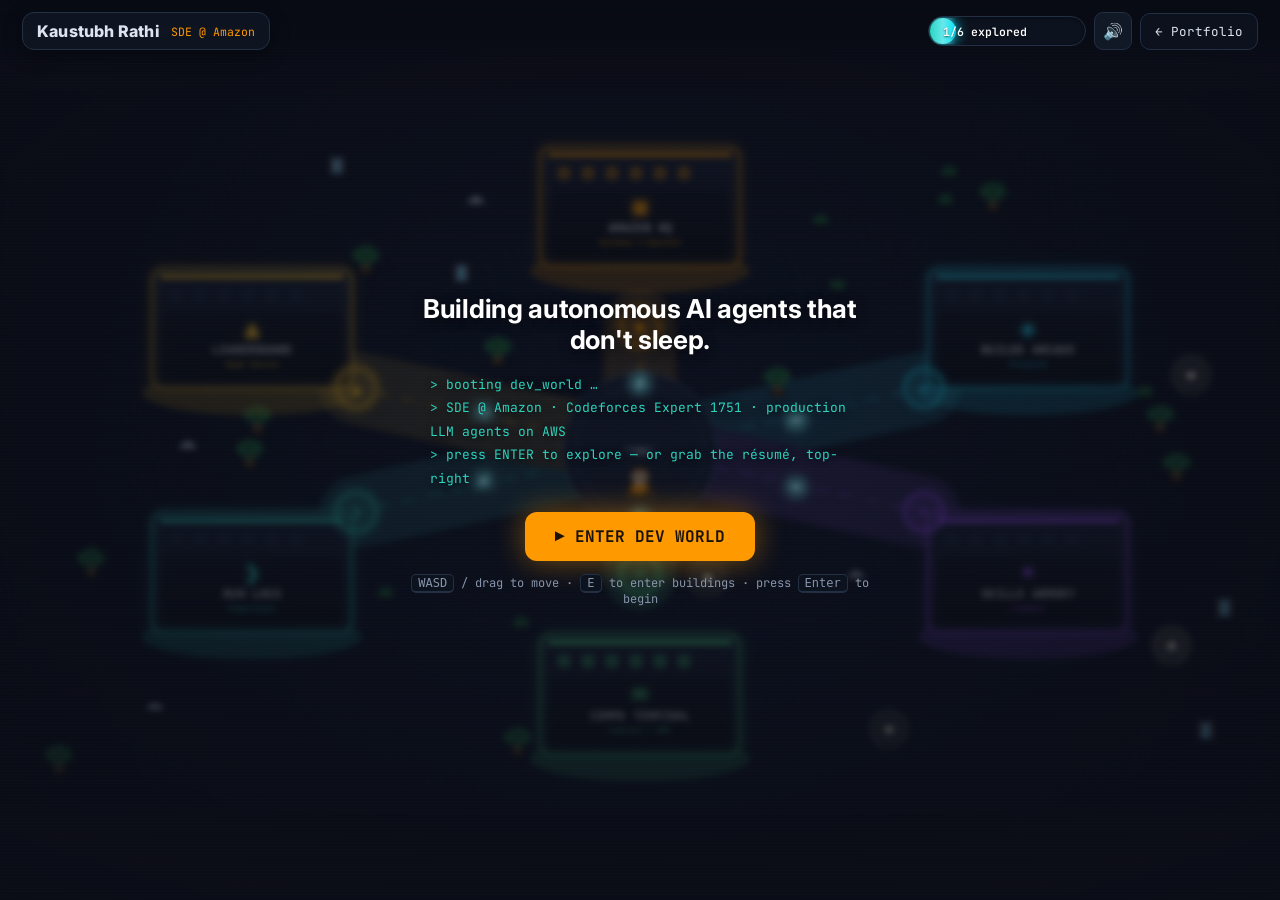
==== world/index.html @ 5fc8e64a "Portfolio Website" ====
<!DOCTYPE html>
<html lang="en">
<head>
  <meta charset="utf-8" />
  <!-- viewport-fit=cover for notches; pinch-zoom NOT blocked (WCAG 1.4.4) -->
  <meta name="viewport" content="width=device-width, initial-scale=1, viewport-fit=cover" />
  <title>Kaustubh Rathi — SDE @ Amazon | GenAI &amp; Distributed Systems</title>
  <!-- inline SVG favicon (no extra file; kills the 404) -->
  <link rel="icon" href="data:image/svg+xml,%3Csvg xmlns='http://www.w3.org/2000/svg' viewBox='0 0 32 32'%3E%3Crect width='32' height='32' rx='7' fill='%230B0D17'/%3E%3Ccircle cx='16' cy='16' r='7' fill='%23FF9900'/%3E%3C/svg%3E" />
  <!-- Identity-first meta so shared links (LinkedIn/WhatsApp/ATS) show a candidate, not a "game" -->
  <meta name="description" content="Kaustubh Rathi — Amazon SDE building production LLM agents on AWS. Codeforces Expert (1751), LeetCode Knight, IIIT Allahabad 2026. Explore an interactive portfolio." />
  <meta name="author" content="Kaustubh Rathi" />
  <meta property="og:type" content="website" />
  <meta property="og:title" content="Kaustubh Rathi — SDE @ Amazon" />
  <meta property="og:description" content="Builds production LLM agents on AWS · Codeforces Expert 1751 · LeetCode Knight · IIIT Allahabad 2026. Interactive playable portfolio." />
  <meta property="og:url" content="https://kaustubh-rathi.github.io/world/" />
  <meta property="og:image" content="https://kaustubh-rathi.github.io/shared/assets/og-card.png" />
  <meta name="twitter:card" content="summary_large_image" />
  <meta name="twitter:title" content="Kaustubh Rathi — SDE @ Amazon" />
  <meta name="twitter:description" content="Production LLM agents on AWS · Codeforces Expert 1751 · LeetCode Knight." />
  <meta name="twitter:image" content="https://kaustubh-rathi.github.io/shared/assets/og-card.png" />
  <link rel="preconnect" href="https://fonts.googleapis.com" />
  <link rel="preconnect" href="https://fonts.gstatic.com" crossorigin />
  <link href="https://fonts.googleapis.com/css2?family=Inter:wght@400;600;700;800&family=JetBrains+Mono:wght@400;600;700&display=swap" rel="stylesheet" />
  <link rel="stylesheet" href="style.css?v=2" />
</head>
<body>
  <!-- In-play HUD: identity + progress + mute + a quiet way back to the main site. -->
  <header class="hud">
    <div class="hud-l">
      <b id="hudName">—</b>
      <span class="hud-role" id="hudRole">—</span>
    </div>
    <div class="hud-r">
      <div class="progress" title="Sections explored"><i id="progressFill"></i><span id="progressTxt">1/6 explored</span></div>
      <button class="icon-btn" id="muteBtn" aria-pressed="false" title="Sound on/off">🔊</button>
      <a class="btn ghost" id="backLink" href="../index.html">← Portfolio</a>
    </div>
  </header>

  <!-- Static JS-free fallback so a deep-linked visitor on a dead/JS-off browser is never stuck -->
  <noscript><div class="nojs-fallback"><b>Kaustubh Rathi — SDE @ Amazon.</b> <a href="../shared/assets/resume-sde.pdf">↓ Résumé (PDF)</a> · <a href="../index.html">Portfolio →</a></div></noscript>

  <!-- Game canvas -->
  <canvas id="game" aria-label="Playable portfolio world. Use the Portfolio link in the top bar to return to the main site."></canvas>

  <!-- GLASS launch overlay — floats over the LIVING world. Leads with tagline +
       a self-typing terminal (facts are real text, instantly present), then ONE
       enter + one-line controls. Identity/résumé live in the always-visible HUD
       behind this glass (overlay does NOT block the HUD — see .boot pointer rules). -->
  <div class="boot" id="boot">
    <div class="boot-inner">
      <p class="boot-tagline" id="bootTagline">Building autonomous AI agents that don't sleep.</p>
      <pre class="boot-term" id="bootTerm" aria-label="intro"></pre>
      <button class="boot-enter" id="bootEnter">▶ ENTER DEV WORLD</button>
      <p class="boot-hint"><kbd>WASD</kbd> / drag to move · <kbd>E</kbd> to enter buildings · press <kbd>Enter</kbd> to begin</p>
    </div>
  </div>

  <!-- On-screen controls (mobile / click) -->
  <div class="pad" aria-hidden="true">
    <button class="pad-btn up" data-dir="up">▲</button>
    <button class="pad-btn left" data-dir="left">◀</button>
    <button class="pad-btn right" data-dir="right">▶</button>
    <button class="pad-btn down" data-dir="down">▼</button>
  </div>
  <button class="action-btn" id="btnAction" aria-label="Interact">⚡<small>enter</small></button>

  <!-- Toasts -->
  <div class="toasts" id="toasts" aria-live="polite"></div>

  <!-- Mini-game overlay -->
  <div class="mg" id="mgRoot" role="dialog" aria-modal="true" aria-hidden="true" aria-label="Mini-game">
    <div class="mg-card">
      <div class="mg-head">
        <div><h3 id="mgTitle"></h3><p id="mgBlurb"></p></div>
        <span class="mg-score" id="mgScore"></span>
      </div>
      <div class="mg-bar"><i id="mgTimer"></i></div>
      <div class="mg-stage">
        <canvas id="mgCanvas"></canvas>
        <!-- START gate: choose to play, or skip straight to content -->
        <div class="mg-overlay" id="mgStart">
          <div class="mg-ov-card">
            <h3 id="mgStartTitle">Mini-game</h3>
            <p id="mgStartHint"></p>
            <p class="mg-ov-note">Beat it to unlock the room — or skip straight to the content.</p>
            <div class="mg-ov-btns">
              <button class="mg-play" id="mgStartPlay">▶ PLAY</button>
              <button class="mg-skip2" id="mgStartSkip">Skip game — reveal room</button>
            </div>
          </div>
        </div>
        <!-- RESULT (lose/time-up): retry or skip. Content does NOT auto-reveal here. -->
        <div class="mg-overlay" id="mgResult">
          <div class="mg-ov-card">
            <h3 id="mgResultMsg">Try again?</h3>
            <p class="mg-ov-note">No pressure — you can retry, or skip to the content.</p>
            <div class="mg-ov-btns">
              <button class="mg-play" id="mgRetry">▶ RETRY</button>
              <button class="mg-skip2" id="mgResultSkip">Skip game — reveal room</button>
            </div>
          </div>
        </div>
      </div>
    </div>
  </div>

  <!-- Content modal -->
  <div class="modal" id="modal" role="dialog" aria-modal="true" aria-hidden="true" aria-labelledby="modalTitle">
    <div class="modal-card">
      <div class="modal-head"><h2 id="modalTitle"></h2><button class="modal-close" id="modalClose" aria-label="Close">✕</button></div>
      <div class="modal-body" id="modalBody"></div>
    </div>
  </div>

  <!-- config.js = the ONE file to edit. Everything reads from it. -->
  <script src="../config.js"></script>
  <script src="../shared/fx.js"></script>
  <script src="../shared/sprites.js"></script>
  <script src="game.js"></script>
  <script src="minigame.js"></script>
  <script src="panels.js"></script>
</body>
</html>
---- world/style.css ----
/* =============================================================================
 * Dev World — playable portfolio styles. Canvas is full-bleed; HUD + controls
 * + modal + chatbot float on top. Dark neon to match the other themes.
 * ============================================================================= */
/* NOTE on theming: the game's CANVAS reads colors from config.theme (JS); this
   :root block is the DOM-chrome's own palette. They are intentionally tuned
   separately and a few values differ on purpose (e.g. --cyan here vs config
   accent2). config.theme is the data authority — if you re-theme, update BOTH,
   and don't assume editing config alone recolors this chrome. */
:root {
  --bg: #070A12; --panel: #111826; --panel-2: #0C121E; --line: #233044;
  --text: #DCE4F0; --muted: #8A99B0; --dim: #8794aa;
  --ember: #FF9900; --teal: #2DD4BF; --cyan: #00E5FF; --gold: #FFD24A;
  --sans: "Inter", system-ui, sans-serif; --mono: "JetBrains Mono", ui-monospace, monospace;
}
* { box-sizing: border-box; }
html, body { margin: 0; height: 100%; overflow: hidden; background: var(--bg); color: var(--text); font-family: var(--sans); }
a { color: inherit; text-decoration: none; }
#game { position: fixed; inset: 0; width: 100vw; height: 100vh; display: block; touch-action: none; image-rendering: pixelated; image-rendering: crisp-edges; }

/* ---- HUD ----------------------------------------------------------------- */
.hud { position: fixed; top: 0; left: 0; right: 0; z-index: 80; display: flex; align-items: center; justify-content: space-between;
  gap: 12px; padding: 12px clamp(12px,3vw,22px); flex-wrap: wrap;
  background: linear-gradient(180deg, rgba(8,11,20,.96) 0%, rgba(8,11,20,.78) 60%, transparent 100%); }
/* identity as a glass card */
.hud-l { display: flex; align-items: center; gap: 11px; background: rgba(17,24,38,.72); border: 1px solid var(--line);
  border-radius: 12px; padding: 8px 14px; backdrop-filter: blur(10px); box-shadow: 0 6px 20px rgba(0,0,0,.3); }
.hud-l b { font-weight: 800; letter-spacing: .2px; }
.hud-role { font-family: var(--mono); font-size: 11.5px; color: var(--ember); white-space: nowrap; }
.hud-r { display: flex; align-items: center; gap: 8px; flex-wrap: wrap; }
/* progress: framed "objective" meter with shimmer + icon */
.progress { position: relative; width: 158px; height: 30px; background: var(--panel-2); border: 1px solid var(--line); border-radius: 999px; overflow: hidden; box-shadow: inset 0 1px 4px rgba(0,0,0,.4); }
.progress > i { position: absolute; inset: 1px; width: 0; border-radius: 999px; background: linear-gradient(90deg, var(--teal), var(--cyan)); transition: width .5s cubic-bezier(.22,1,.36,1); box-shadow: 0 0 14px var(--cyan); }
.progress > i::after { content: ""; position: absolute; inset: 0; background: linear-gradient(90deg, transparent, rgba(255,255,255,.35), transparent); animation: shimmer 2.4s infinite; }
.progress > span { position: relative; z-index: 1; font-family: var(--mono); font-weight: 600; font-size: 11.5px; line-height: 30px; padding-left: 14px; color: #fff; text-shadow: 0 1px 2px rgba(0,0,0,.6); }
.btn { font-family: var(--mono); font-size: 12.5px; padding: 9px 14px; border-radius: 10px; cursor: pointer; border: 1px solid var(--line); background: rgba(17,24,38,.72); color: var(--text); transition: all .15s; backdrop-filter: blur(6px); }
.btn:hover { border-color: var(--ember); color: var(--ember); transform: translateY(-1px); }
.btn.ghost { background: rgba(17,24,38,.5); }
.btn-primary { background: var(--ember); color: #1A1206; border-color: var(--ember); font-weight: 700; box-shadow: 0 0 16px rgba(255,153,0,.35); }
@keyframes shimmer { from { transform: translateX(-100%); } to { transform: translateX(100%); } }

/* ---- On-screen pad + action --------------------------------------------- */
.pad { position: fixed; left: 18px; bottom: 18px; z-index: 25; width: 150px; height: 150px; }
.pad-btn { position: absolute; width: 48px; height: 48px; border-radius: 12px; background: rgba(17,24,38,.85); border: 1px solid var(--line); color: var(--text); font-size: 16px; cursor: pointer; user-select: none; }
.pad-btn:active { background: var(--ember); color: #1A1206; }
.pad-btn.up { left: 51px; top: 0; } .pad-btn.down { left: 51px; bottom: 0; } .pad-btn.left { left: 0; top: 51px; } .pad-btn.right { right: 0; top: 51px; }
.action-btn { position: fixed; right: 22px; bottom: 90px; z-index: 25; width: 72px; height: 72px; border-radius: 50%; background: var(--ember); color: #1A1206; border: 0; font-size: 24px; font-weight: 800; cursor: pointer; box-shadow: 0 10px 30px rgba(255,153,0,.4); display: flex; flex-direction: column; align-items: center; justify-content: center; line-height: 1; }
.action-btn small { font-family: var(--mono); font-size: 9px; font-weight: 600; }
/* hide touch controls on devices with a fine pointer (desktop) */
/* Touch controls: hidden by default (desktop uses WASD/drag); shown on touch
   devices OR narrow screens so phones always get a D-pad + action button.
   (The old `@media (pointer:fine)` hid them on any stylus/hybrid device too.) */
.pad, .action-btn { display: none; }
@media (pointer: coarse), (hover: none), (max-width: 820px) {
  .pad { display: block; }
  .action-btn { display: flex; }
}

/* ---- Toasts -------------------------------------------------------------- */
.toasts { position: fixed; top: 64px; left: 50%; transform: translateX(-50%); z-index: 30; display: flex; flex-direction: column; gap: 8px; align-items: center; pointer-events: none; }
.toast { background: var(--panel); border: 1px solid var(--cyan); color: var(--text); font-family: var(--mono); font-size: 13px; padding: 9px 16px; border-radius: 999px; box-shadow: 0 0 24px rgba(0,229,255,.25); animation: pop .3s ease; }
.toast b { color: var(--cyan); }
.toast.big { font-size: 15px; padding: 13px 22px; border-color: var(--gold); color: #fff; box-shadow: 0 0 34px rgba(255,210,74,.4); }
.toast.big b { color: var(--gold); }

/* ---- Modal --------------------------------------------------------------- */
.modal { position: fixed; inset: 0; z-index: 50; display: none; align-items: center; justify-content: center; padding: 20px; background: rgba(5,8,14,.7); backdrop-filter: blur(6px); }
.modal.open { display: flex; }
.modal-card { width: min(760px, 100%); max-height: 86vh; display: flex; flex-direction: column; background: var(--panel); border: 1px solid var(--line); border-radius: 18px; overflow: hidden; box-shadow: 0 30px 90px rgba(0,0,0,.6); }
.modal-head { display: flex; align-items: center; justify-content: space-between; padding: 16px 22px; border-bottom: 1px solid var(--line); background: var(--panel-2); }
.modal-head h2 { margin: 0; font-size: 20px; }
.modal-close { background: transparent; border: 0; color: var(--muted); font-size: 18px; cursor: pointer; }
.modal-body { padding: 22px; overflow-y: auto; }

/* content cards (shared by modal + plain view) */
.pcard { background: var(--panel-2); border: 1px solid var(--line); border-radius: 14px; padding: 18px; margin-bottom: 14px; }
.pcard.cur { border-left: 3px solid var(--teal); }
.pcard h3 { margin: 0 0 8px; font-size: 17px; display: flex; gap: 8px; align-items: center; }
.pcard h4 { margin: 0 0 12px; font-family: var(--mono); color: var(--cyan); font-size: 14px; }
.pcard p { color: var(--muted); font-size: 14px; margin: 0 0 12px; }
.pgrid { display: grid; grid-template-columns: repeat(auto-fit, minmax(240px,1fr)); gap: 14px; }
.pgrid .pcard { margin-bottom: 0; }
.badge { font-family: var(--mono); font-size: 10px; padding: 2px 8px; border-radius: 5px; background: rgba(45,212,191,.12); color: var(--teal); border: 1px solid rgba(45,212,191,.3); text-transform: uppercase; }
.chips { display: flex; flex-wrap: wrap; gap: 6px; }
.chip { font-family: var(--mono); font-size: 11px; padding: 3px 9px; border-radius: 6px; background: var(--panel); border: 1px solid var(--line); color: var(--muted); }
.reliab { margin-top: 12px; font-size: 12.5px; color: var(--dim); border-top: 1px dashed var(--line); padding-top: 10px; }
.note { color: var(--dim); font-family: var(--mono); font-size: 12px; margin-top: 8px; }
.pc-top { display: flex; justify-content: space-between; align-items: center; margin-bottom: 8px; }
.diff { font-family: var(--mono); font-size: 10px; padding: 3px 9px; border-radius: 5px; }
.diff-Legendary { background: rgba(255,210,74,.16); color: var(--gold); border: 1px solid rgba(255,210,74,.4); }
.diff-Hard { background: rgba(255,46,151,.14); color: #FF6FB0; border: 1px solid rgba(255,46,151,.34); }
.diff-Medium { background: rgba(0,229,255,.12); color: var(--cyan); border: 1px solid rgba(0,229,255,.3); }
.stars { font-family: var(--mono); color: var(--gold); font-size: 12px; }
.plink { font-family: var(--mono); font-size: 12px; color: var(--ember); display: inline-block; margin-top: 4px; }
.board { border: 1px solid var(--line); border-radius: 12px; overflow: hidden; }
.srow { display: grid; grid-template-columns: 40px 1fr auto auto; gap: 12px; align-items: center; padding: 13px 16px; border-bottom: 1px solid var(--line); }
.srow:last-child { border-bottom: 0; }
.srank { font-family: var(--mono); color: var(--gold); }
.sname { font-weight: 600; } .sname small { display: block; color: var(--dim); font-weight: 400; font-size: 11px; }
.stier { font-family: var(--mono); color: var(--cyan); font-size: 13px; }
.sval { font-family: var(--mono); color: #fff; font-size: 18px; }
.exp-head { font-family: var(--mono); display: flex; flex-wrap: wrap; gap: 8px; align-items: baseline; }
.exp-head .org { color: var(--ember); } .exp-head .per { margin-left: auto; color: var(--dim); font-size: 12px; }
.pcard ul { color: var(--muted); font-size: 14px; margin: 8px 0 0; padding-left: 18px; }
.contact-row { display: flex; flex-wrap: wrap; gap: 10px; }
.contact-row a { background: var(--panel-2); border: 1px solid var(--line); padding: 11px 16px; border-radius: 10px; font-family: var(--mono); font-size: 13px; }
.contact-row a:hover { border-color: var(--ember); color: var(--ember); }
.achv { text-align: center; padding: 16px; }
.achv-badge { width: 90px; height: 90px; margin: 0 auto 16px; border-radius: 50%; display: grid; place-items: center; font-family: var(--mono); font-weight: 800; font-size: 22px; color: #1A1206; background: radial-gradient(circle, var(--gold), var(--ember)); box-shadow: 0 0 40px rgba(255,210,74,.5); }

@keyframes pulse { 0%,100% { opacity: 1; } 50% { opacity: .4; } }
@keyframes pop { from { transform: scale(.8); opacity: 0; } to { transform: scale(1); opacity: 1; } }

/* ---- Icon toggle button (mute) ------------------------------------------ */
.icon-btn { width: 38px; height: 38px; border-radius: 9px; border: 1px solid var(--line); background: var(--panel); color: var(--text); font-size: 16px; cursor: pointer; transition: all .15s; }
.icon-btn:hover { border-color: var(--ember); }

/* ---- Cinematic boot intro ----------------------------------------------- */
/* GLASS launch overlay over the living world. The backdrop does NOT capture
   pointer events, so the HUD (raised above it) stays tappable from frame 1 —
   the recruiter is never trapped behind ENTER. Only the inner content is interactive. */
.boot { position: fixed; inset: 0; z-index: 70; display: grid; place-items: center; transition: opacity .6s ease;
  background: radial-gradient(120% 90% at 50% 40%, rgba(11,13,23,.62), rgba(11,13,23,.9)); backdrop-filter: blur(3px);
  pointer-events: none; }
.boot-inner, .boot-enter { pointer-events: auto; }
.boot.gone { opacity: 0; pointer-events: none; }
.boot::after { content: ""; position: absolute; inset: 0; pointer-events: none; opacity: .25;
  background: repeating-linear-gradient(0deg, transparent 0, transparent 2px, rgba(34,211,238,.10) 3px); }
.boot-inner { text-align: center; padding: 24px; position: relative; z-index: 1; max-width: 540px; }
.boot-tagline { font-size: clamp(18px,3.4vw,26px); font-weight: 700; color: #fff; letter-spacing: -.3px; margin: 0 0 18px; text-shadow: 0 2px 12px rgba(0,0,0,.6); }
.boot-term { font-family: var(--mono); color: var(--teal); font-size: clamp(11px,2vw,13px); line-height: 1.8; text-align: left; min-height: 70px; margin: 0 auto 22px; max-width: 420px; white-space: pre-wrap; text-shadow: 0 1px 6px rgba(0,0,0,.7); }
.boot-enter { font-family: var(--mono); font-weight: 700; background: var(--ember); color: #1A1206; border: 0; border-radius: 12px; padding: 14px 30px; font-size: 16px; cursor: pointer; box-shadow: 0 0 30px rgba(255,153,0,.45); animation: pulse 1.6s infinite; }
.boot-hint { margin: 14px auto 0; color: var(--dim); font-family: var(--mono); font-size: 12px; }
.boot-hint kbd { background: #0C121E; border: 1px solid var(--line); border-bottom-width: 2px; border-radius: 5px; padding: 1px 6px; }
.boot-hint b { color: var(--muted); }

/* ---- Mini-game overlay --------------------------------------------------- */
.mg { position: fixed; inset: 0; z-index: 58; display: none; align-items: center; justify-content: center; padding: 16px; background: rgba(5,8,14,.78); backdrop-filter: blur(5px); }
.mg.open { display: flex; }
.mg-card { width: min(560px, 100%); background: var(--panel); border: 1px solid var(--line); border-radius: 18px; overflow: hidden; box-shadow: 0 30px 90px rgba(0,0,0,.6); }
.mg-head { display: flex; align-items: flex-start; justify-content: space-between; gap: 12px; padding: 16px 18px 10px; }
.mg-head h3 { margin: 0; font-size: 18px; }
.mg-head p { margin: 4px 0 0; color: var(--muted); font-size: 12.5px; max-width: 36ch; }
.mg-bar { height: 5px; background: var(--panel-2); margin: 0 18px; border-radius: 99px; overflow: hidden; }
.mg-bar > i { display: block; height: 100%; width: 100%; background: linear-gradient(90deg, var(--ember), var(--gold)); transition: width .12s linear; }
.mg-score { flex: none; font-family: var(--mono); font-weight: 700; color: var(--ember); font-size: 18px; align-self: center; }
.mg-stage { position: relative; margin: 12px 18px 18px; }
.mg-stage canvas { width: 100%; height: 300px; display: block; border: 1px solid var(--line); border-radius: 12px; background: #0B0D17; touch-action: none; cursor: crosshair; }

/* mini-game start/result overlays (the gate) */
.mg-overlay { position: absolute; inset: 0; display: none; align-items: center; justify-content: center; padding: 16px;
  background: rgba(8,11,20,.82); backdrop-filter: blur(3px); border-radius: 12px; }
.mg-overlay.show { display: flex; animation: pop .25s ease; }
.mg-ov-card { text-align: center; max-width: 340px; }
.mg-ov-card h3 { margin: 0 0 8px; font-size: 22px; }
.mg-ov-card p { margin: 0 0 6px; color: var(--muted); font-size: 13.5px; }
.mg-ov-note { font-size: 12px !important; color: var(--dim) !important; }
.mg-ov-btns { display: flex; flex-direction: column; gap: 10px; margin-top: 18px; }
.mg-play { background: var(--ember); color: #1A1206; border: 0; font-family: var(--mono); font-weight: 700; font-size: 16px; padding: 13px 22px; border-radius: 11px; cursor: pointer; box-shadow: 0 0 22px rgba(255,153,0,.4); }
.mg-play:hover { transform: translateY(-1px); }
.mg-skip2 { background: transparent; color: var(--cyan); border: 1px solid var(--cyan); font-family: var(--mono); font-size: 13px; padding: 10px 18px; border-radius: 10px; cursor: pointer; }
.mg-skip2:hover { background: var(--cyan); color: #06212A; }

/* ---- JS-free fallback ---------------------------------------------------- */
.nojs-fallback { position: fixed; top: 0; left: 0; right: 0; z-index: 90; background: var(--panel); border-bottom: 1px solid var(--ember); color: var(--text); font-family: var(--mono); font-size: 13px; padding: 10px 16px; }
.nojs-fallback a { color: var(--ember); }

@media (max-width: 720px) { .progress { width: 110px; } .mg-stage canvas { height: 240px; } }

/* ---- Accessibility ------------------------------------------------------- */
/* keyboard focus ring on every interactive control */
:focus-visible { outline: 2px solid var(--cyan); outline-offset: 2px; border-radius: 4px; }
/* honor OS reduced-motion for the infinite CSS animations (JS already respects it) */
@media (prefers-reduced-motion: reduce) {
  .progress > i::after, .boot-enter, .toast { animation: none !important; }
  * { scroll-behavior: auto !important; }
}
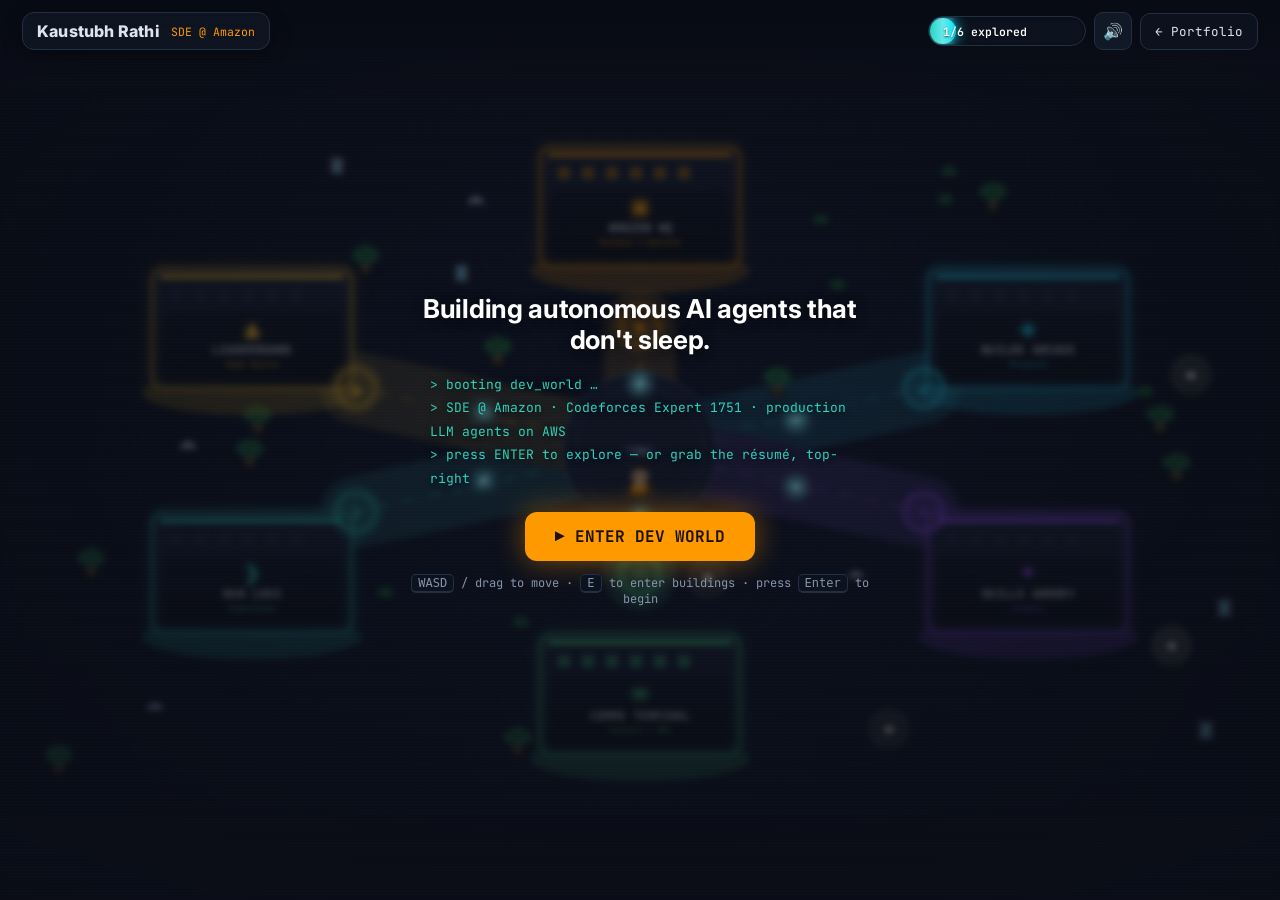
==== commit a1c130cd: "Update index.html" ====
--- a/world/index.html
+++ b/world/index.html
@@ -13,12 +13,12 @@
   <meta property="og:type" content="website" />
   <meta property="og:title" content="Kaustubh Rathi — SDE @ Amazon" />
   <meta property="og:description" content="Builds production LLM agents on AWS · Codeforces Expert 1751 · LeetCode Knight · IIIT Allahabad 2026. Interactive playable portfolio." />
-  <meta property="og:url" content="https://kaustubh-rathi.github.io/world/" />
-  <meta property="og:image" content="https://kaustubh-rathi.github.io/shared/assets/og-card.png" />
+  <meta property="og:url" content="https://kaustubh-rathi.github.io/Kaustubh_Rathi_Portfolio/world/" />
+  <meta property="og:image" content="https://kaustubh-rathi.github.io/Kaustubh_Rathi_Portfolio/shared/assets/og-card.png" />
   <meta name="twitter:card" content="summary_large_image" />
   <meta name="twitter:title" content="Kaustubh Rathi — SDE @ Amazon" />
   <meta name="twitter:description" content="Production LLM agents on AWS · Codeforces Expert 1751 · LeetCode Knight." />
-  <meta name="twitter:image" content="https://kaustubh-rathi.github.io/shared/assets/og-card.png" />
+  <meta name="twitter:image" content="https://kaustubh-rathi.github.io/Kaustubh_Rathi_Portfolio/shared/assets/og-card.png" />
   <link rel="preconnect" href="https://fonts.googleapis.com" />
   <link rel="preconnect" href="https://fonts.gstatic.com" crossorigin />
   <link href="https://fonts.googleapis.com/css2?family=Inter:wght@400;600;700;800&family=JetBrains+Mono:wght@400;600;700&display=swap" rel="stylesheet" />
